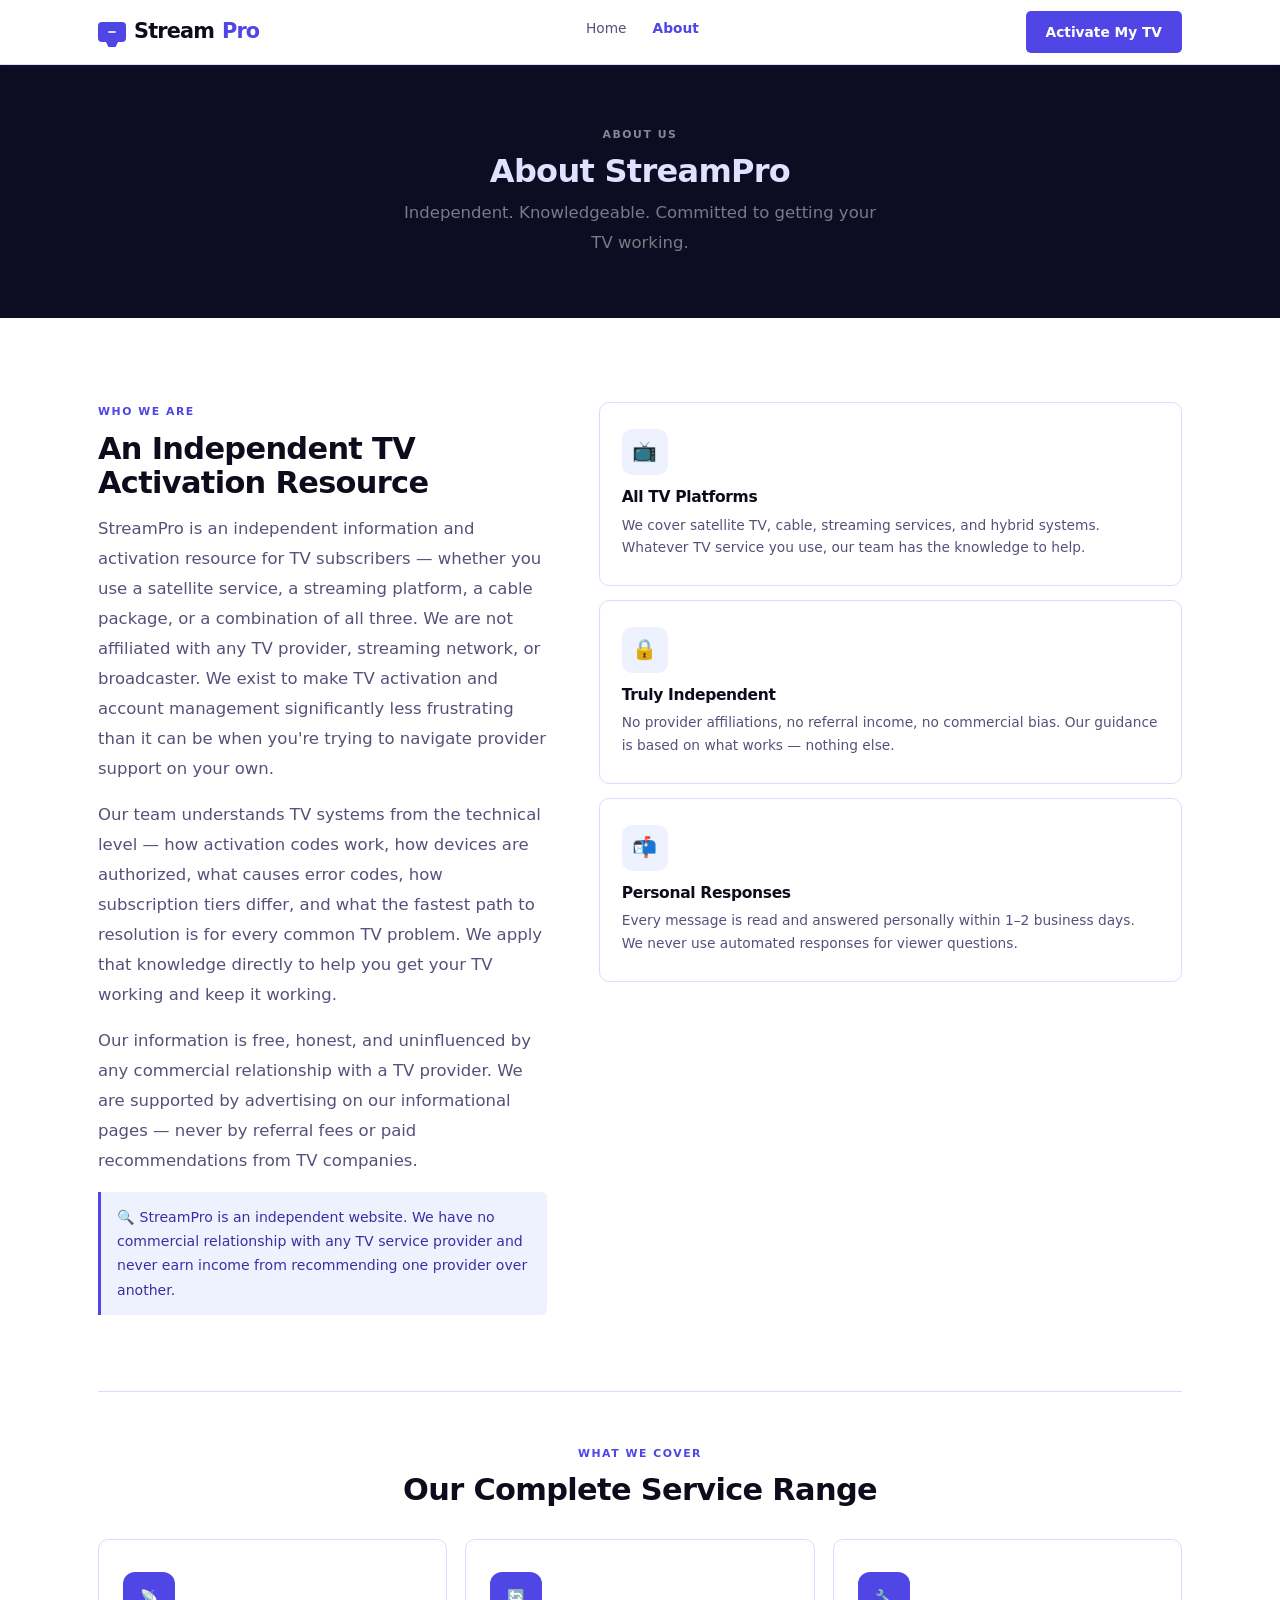
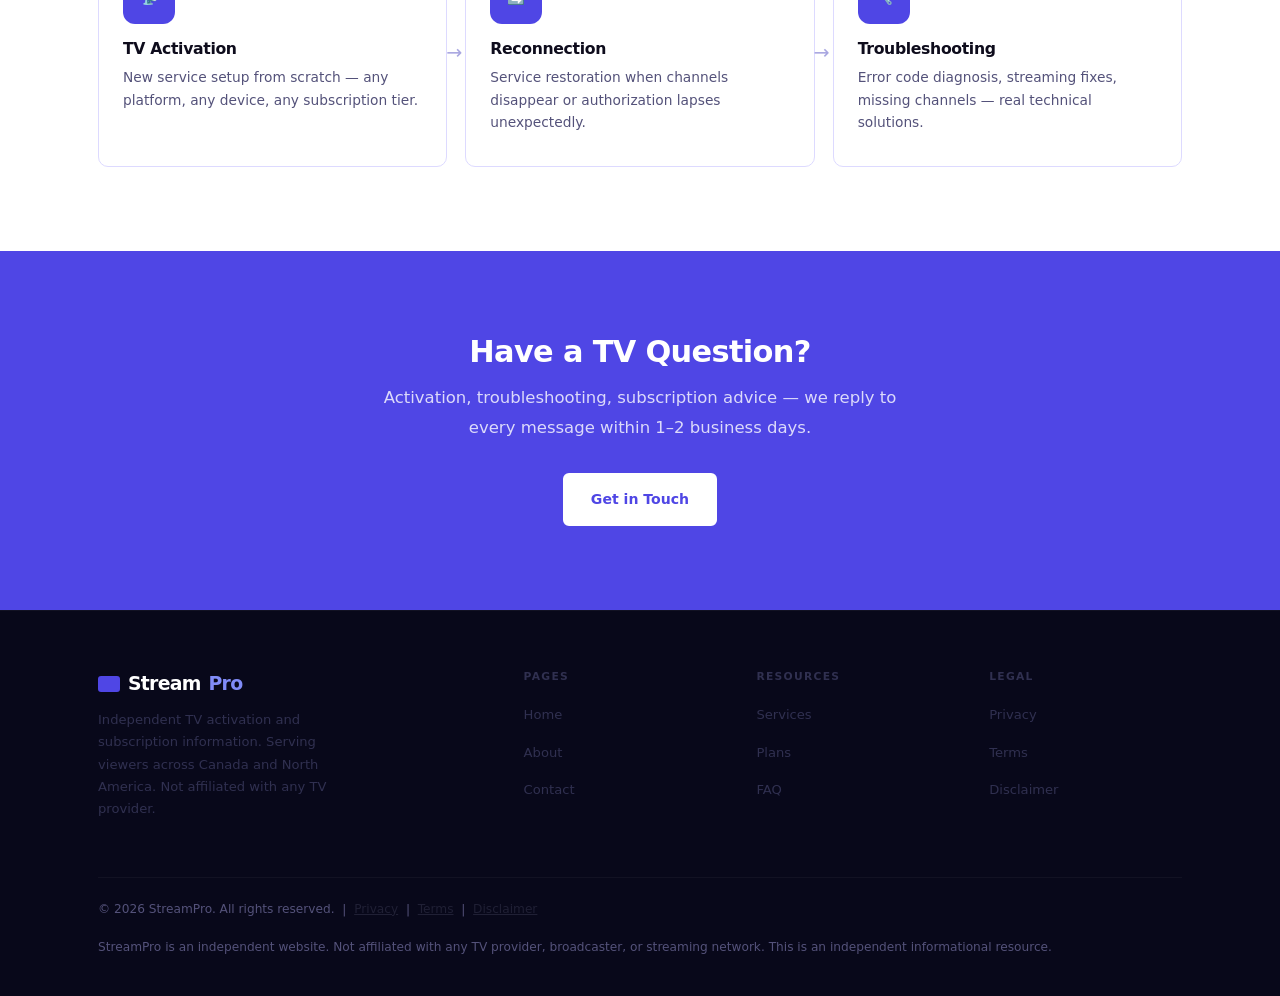
==== about.html @ f2d0706a "Add files via upload" ====
<!DOCTYPE html>
<html lang="en">

<!-- Mirrored from enterstremtv.netlify.app/about by HTTrack Website Copier/3.x [XR&CO'2014], Tue, 24 Nov 2026 15:10:56 GMT -->
<!-- Added by HTTrack --><meta http-equiv="content-type" content="text/html;charset=UTF-8" /><!-- /Added by HTTrack -->
<head>
<meta charset="UTF-8"/>
<meta name="viewport" content="width=device-width,initial-scale=1.0"/>
<meta name="description" content="About StreamPro — independent TV activation and subscription information resource."/>
<title>About StreamPro | StreamPro</title>
<link rel="stylesheet" href="style.css"/>
</head>
<body><nav class="site-nav" id="nav"><div class="nav-inner"><a class='logo' href='index.html'><div class="logo-icon"></div>Stream<em>Pro</em></a><ul class="nav-links"><li><a href='index.html'>Home</a></li><li><a class='on' href='about.html'>About</a></li></ul><a class='nav-cta' href='index.html#contact'>Activate My TV</a><button class="ham" onclick="document.getElementById('mnav').classList.toggle('open')">☰</button></div><div class="mob-nav" id="mnav"><a href='index.html'>Home</a><a href='about.html'>About</a><a href='index.html#contact'>Activate</a><a href='privacy.html'>Privacy</a><a href='terms.html'>Terms</a><a href='disclaimer.html'>Disclaimer</a></div></nav><div class="pg-banner"><div class="wrap"><span class="lbl-w">About Us</span><h1>About StreamPro</h1><p>Independent. Knowledgeable. Committed to getting your TV working.</p></div></div>
<section class="sec"><div class="wrap">
  <div class="g-6040" style="margin-bottom:60px;">
    <div>
      <span class="lbl">Who We Are</span>
      <h2 style="margin-bottom:14px;">An Independent TV Activation Resource</h2>
      <p>StreamPro is an independent information and activation resource for TV subscribers — whether you use a satellite service, a streaming platform, a cable package, or a combination of all three. We are not affiliated with any TV provider, streaming network, or broadcaster. We exist to make TV activation and account management significantly less frustrating than it can be when you're trying to navigate provider support on your own.</p>
      <p>Our team understands TV systems from the technical level — how activation codes work, how devices are authorized, what causes error codes, how subscription tiers differ, and what the fastest path to resolution is for every common TV problem. We apply that knowledge directly to help you get your TV working and keep it working.</p>
      <p>Our information is free, honest, and uninfluenced by any commercial relationship with a TV provider. We are supported by advertising on our informational pages — never by referral fees or paid recommendations from TV companies.</p>
      <div class="info-box">🔍 StreamPro is an independent website. We have no commercial relationship with any TV service provider and never earn income from recommending one provider over another.</div>
    </div>
    <div>
      <div class="why-card" style="margin-bottom:14px;"><div class="why-icon">📺</div><h4>All TV Platforms</h4><p>We cover satellite TV, cable, streaming services, and hybrid systems. Whatever TV service you use, our team has the knowledge to help.</p></div>
      <div class="why-card" style="margin-bottom:14px;"><div class="why-icon">🔒</div><h4>Truly Independent</h4><p>No provider affiliations, no referral income, no commercial bias. Our guidance is based on what works — nothing else.</p></div>
      <div class="why-card"><div class="why-icon">📬</div><h4>Personal Responses</h4><p>Every message is read and answered personally within 1–2 business days. We never use automated responses for viewer questions.</p></div>
    </div>
  </div>
  <hr class="hr"/>
  <div style="text-align:center;max-width:540px;margin:0 auto 32px;"><span class="lbl">What We Cover</span><h2>Our Complete Service Range</h2></div>
  <div class="steps-grid" style="gap:18px;">
    <div class="step-card"><div class="step-num" style="font-size:.9rem;">📡</div><h4>TV Activation</h4><p>New service setup from scratch — any platform, any device, any subscription tier.</p></div>
    <div class="step-card"><div class="step-num" style="font-size:.9rem;">🔄</div><h4>Reconnection</h4><p>Service restoration when channels disappear or authorization lapses unexpectedly.</p></div>
    <div class="step-card"><div class="step-num" style="font-size:.9rem;">🔧</div><h4>Troubleshooting</h4><p>Error code diagnosis, streaming fixes, missing channels — real technical solutions.</p></div>
  </div>
</div></section>
<div class="cta-band"><div class="wrap-sm"><h2>Have a TV Question?</h2><p>Activation, troubleshooting, subscription advice — we reply to every message within 1–2 business days.</p><a class='btn btn-white' href='index.html#contact'>Get in Touch</a></div></div><footer class="site-footer"><div class="wrap"><div class="ft-grid"><div class="ft-brand"><div class="ft-logo"><div class="ft-logo-icon"></div>Stream<em>Pro</em></div><p>Independent TV activation and subscription information. Serving viewers across Canada and North America. Not affiliated with any TV provider.</p></div><div class="fc"><h5>Pages</h5><ul><li><a href='index.html'>Home</a></li><li><a href='about.html'>About</a></li><li><a href='index.html#contact'>Contact</a></li></ul></div><div class="fc"><h5>Resources</h5><ul><li><a href='index.html#services'>Services</a></li><li><a href='index.html#plans'>Plans</a></li><li><a href='index.html#faq'>FAQ</a></li></ul></div><div class="fc"><h5>Legal</h5><ul><li><a href='privacy.html'>Privacy</a></li><li><a href='terms.html'>Terms</a></li><li><a href='disclaimer.html'>Disclaimer</a></li></ul></div></div><div class="ft-bot"><p>&copy; <span id="yr"></span> StreamPro. All rights reserved. &nbsp;|&nbsp; <a href='privacy.html'>Privacy</a> &nbsp;|&nbsp; <a href='terms.html'>Terms</a> &nbsp;|&nbsp; <a href='disclaimer.html'>Disclaimer</a></p><p style="margin-top:4px;">StreamPro is an independent website. Not affiliated with any TV provider, broadcaster, or streaming network. This is an independent informational resource.</p></div></div></footer><script>document.getElementById("yr").textContent=new Date().getFullYear();function fq(b){var i=b.closest(".faq-item"),o=i.classList.contains("open");document.querySelectorAll(".faq-item.open").forEach(function(x){x.classList.remove("open");});if(!o)i.classList.add("open");}function sub(){var e=document.querySelector(".fg input[type=email]"),m=document.querySelector(".fg textarea");if(e&&m){if(!e.value.trim()||!m.value.trim()){alert("Please fill all required fields.");return;}document.getElementById("fok").style.display="block";document.querySelector(".sbtn").disabled=true;}}function showTab(id){document.querySelectorAll(".tab-btn").forEach(function(b){b.classList.remove("active");});document.querySelectorAll(".tab-pane").forEach(function(p){p.classList.remove("active");});var btn=document.querySelector("[data-tab='"+id+"']");var pane=document.getElementById("tab-"+id);if(btn)btn.classList.add("active");if(pane)pane.classList.add("active");}</script></body>

<!-- Mirrored from enterstremtv.netlify.app/about by HTTrack Website Copier/3.x [XR&CO'2014], Tue, 24 Nov 2026 15:10:56 GMT -->
</html><script async src=".netlify/scripts/hud3eb9?variant=public" data-nf-variant="public" data-netlify-site-id="ea98de82-31a0-4e5a-8878-78ecb0f92105" data-app-host="app.netlify.com" data-account-tier="personal"></script>
---- style.css ----
/* ═══════════════════════════════════════════════════════
   StreamPro — TV Activation Resource
   Indigo #4f46e5 · Dark navy hero · White body
   TV screen visualization · Service tabs · Compare table
   NO AD SLOTS — Google Ads Landing Page
═══════════════════════════════════════════════════════ */
*,*::before,*::after{box-sizing:border-box;margin:0;padding:0;}
html{scroll-behavior:smooth;overflow-x:hidden;}
:root{
  --bg:#ffffff;
  --bg-alt:#f7f6ff;
  --bg-soft:#eeedff;
  --dark:#08081a;
  --navy:#0c0d22;
  --card-dk:#13142e;
  --ink:#0e0c1c;
  --text:#100e22;
  --muted:#54527a;
  --light:#8686b0;
  --accent:#4f46e5;
  --acc-dk:#3730a3;
  --acc-mid:#6660ff;
  --acc-lt:#eef2ff;
  --acc-glow:rgba(79,70,229,.3);
  --border:#dddaff;
  --bdk:#a8a6e0;
  --success:#10b981;
  --shadow:0 4px 24px rgba(79,70,229,.1);
  --shadow-lg:0 16px 56px rgba(79,70,229,.18);
}
body{font-family:system-ui,-apple-system,'Segoe UI',sans-serif;font-size:16.5px;line-height:1.78;color:var(--text);background:var(--bg);-webkit-font-smoothing:antialiased;overflow-x:hidden;}
img{display:block;max-width:100%;height:auto;}
a{color:var(--accent);}a:hover{color:var(--acc-dk);}
h1,h2,h3,h4{font-weight:800;line-height:1.12;color:var(--ink);letter-spacing:-.022em;}
h1{font-size:2.9rem;}h2{font-size:1.9rem;}h3{font-size:1.12rem;}h4{font-size:.96rem;}
p{color:var(--muted);margin-bottom:1rem;line-height:1.82;}
ul,ol{padding-left:1.4rem;color:var(--muted);margin-bottom:1rem;}
li{margin-bottom:.44rem;}
strong{color:var(--ink);font-weight:600;}

/* containers */
.wrap{max-width:1140px;margin:0 auto;padding:0 28px;}
.wrap-md{max-width:860px;margin:0 auto;padding:0 28px;}
.wrap-sm{max-width:640px;margin:0 auto;padding:0 28px;}

/* ── NAV ──────────────────────────────────────────────── */
.site-nav{position:sticky;top:0;z-index:300;background:#fff;border-bottom:1px solid var(--border);box-shadow:0 2px 8px rgba(79,70,229,.07);}
.nav-inner{display:flex;align-items:center;justify-content:space-between;height:64px;gap:14px;max-width:1140px;margin:0 auto;padding:0 28px;}
.logo{font-size:1.3rem;font-weight:900;letter-spacing:-.04em;color:var(--ink);text-decoration:none;display:flex;align-items:center;gap:8px;flex-shrink:0;}
.logo-icon{width:28px;height:20px;background:var(--accent);border-radius:4px;position:relative;display:flex;align-items:center;justify-content:center;}
.logo-icon::after{content:'';width:8px;height:2px;background:rgba(255,255,255,.8);border-radius:1px;}
.logo-icon::before{content:'';position:absolute;bottom:-5px;left:50%;transform:translateX(-50%);width:12px;height:5px;background:var(--accent);clip-path:polygon(0 0,100% 0,80% 100%,20% 100%);}
.logo em{font-style:normal;color:var(--accent);}
.logo:hover{text-decoration:none;}
.nav-links{display:flex;list-style:none;gap:2px;padding:0;margin:0;}
.nav-links a{font-size:.86rem;font-weight:500;color:var(--muted);padding:7px 12px;border-radius:5px;text-decoration:none;display:block;transition:color .13s,background .13s;}
.nav-links a:hover{color:var(--ink);background:var(--acc-lt);}
.nav-links a.on{color:var(--accent);font-weight:700;}
.nav-cta{font-size:.86rem;font-weight:700;background:var(--accent);color:#fff;padding:9px 20px;border-radius:5px;text-decoration:none;white-space:nowrap;transition:background .13s;}
.nav-cta:hover{background:var(--acc-dk);color:#fff;text-decoration:none;}
.ham{display:none;background:none;border:1.5px solid var(--border);border-radius:5px;padding:7px 11px;cursor:pointer;font-size:1rem;color:var(--ink);}
.mob-nav{display:none;flex-direction:column;background:#fff;border-top:1px solid var(--border);padding:10px 20px 16px;gap:4px;position:absolute;top:64px;left:0;right:0;z-index:400;box-shadow:0 4px 16px rgba(79,70,229,.1);}
.mob-nav.open{display:flex;}
.mob-nav a{display:block;padding:11px 14px;font-size:.9rem;color:var(--muted);text-decoration:none;border-radius:5px;font-weight:500;}
.mob-nav a:hover{background:var(--acc-lt);color:var(--accent);}

/* ── HERO — dark navy, indigo glow + CSS TV screen ───── */
.hero{background:var(--dark);padding:80px 28px 0;position:relative;overflow:hidden;}
.hero::before{content:'';position:absolute;top:-100px;left:50%;transform:translateX(-50%);width:900px;height:600px;background:radial-gradient(ellipse,rgba(79,70,229,.22) 0%,rgba(55,48,163,.08) 45%,transparent 75%);pointer-events:none;}
.hero-inner{display:grid;grid-template-columns:1fr 1fr;gap:48px;align-items:center;max-width:1140px;margin:0 auto;position:relative;z-index:2;}
.hero-text{padding-bottom:80px;}
.hero-badge{display:inline-flex;align-items:center;gap:7px;background:rgba(79,70,229,.18);border:1px solid rgba(79,70,229,.35);border-radius:5px;padding:5px 13px;font-size:.72rem;font-weight:700;text-transform:uppercase;letter-spacing:.12em;color:#a8a4ff;margin-bottom:22px;}
.badge-dot{width:6px;height:6px;border-radius:50%;background:var(--success);animation:bdot 2s infinite;}
@keyframes bdot{0%,100%{opacity:1;}50%{opacity:.3;}}
.hero h1{color:#fff;font-size:3.2rem;margin-bottom:18px;line-height:1.08;}
.hero h1 span{background:linear-gradient(120deg,#a5b4fc,#818cf8,#6366f1);-webkit-background-clip:text;-webkit-text-fill-color:transparent;background-clip:text;}
.hero-sub{color:rgba(255,255,255,.65);font-size:1.05rem;max-width:420px;margin-bottom:30px;line-height:1.76;}
.hero-btns{display:flex;gap:10px;flex-wrap:wrap;margin-bottom:32px;}
.hero-proof{display:flex;gap:20px;flex-wrap:wrap;padding-top:20px;border-top:1px solid rgba(255,255,255,.1);}
.proof-item{font-size:.82rem;color:rgba(255,255,255,.45);display:flex;align-items:center;gap:6px;}
.proof-item strong{color:rgba(255,255,255,.8);}

/* CSS TV Screen — the hero visual */
.hero-tv{display:flex;flex-direction:column;align-items:center;justify-content:flex-end;padding-bottom:0;}
.tv-wrap{position:relative;width:100%;max-width:420px;}
.tv-body{background:#1a1b3a;border-radius:12px 12px 0 0;padding:10px;box-shadow:var(--shadow-lg),0 0 0 1px rgba(79,70,229,.25),0 0 40px rgba(79,70,229,.15);overflow:hidden;}
.tv-bezel{background:#0a0b1e;border-radius:8px;overflow:hidden;}
.tv-screen-header{background:var(--accent);padding:8px 14px;display:flex;align-items:center;justify-content:space-between;}
.tv-sh-title{font-size:.72rem;font-weight:700;color:#fff;letter-spacing:.08em;text-transform:uppercase;}
.tv-sh-status{display:flex;align-items:center;gap:5px;font-size:.7rem;color:#fff;}
.tv-sh-dot{width:6px;height:6px;border-radius:50%;background:var(--success);animation:bdot 1.8s infinite;}
.tv-guide{padding:10px 12px;}
.tv-guide-row{display:flex;align-items:center;gap:10px;padding:6px 8px;border-radius:5px;margin-bottom:4px;cursor:default;transition:background .13s;}
.tv-guide-row.active{background:rgba(79,70,229,.3);}
.tv-guide-row:hover{background:rgba(255,255,255,.06);}
.tv-ch-num{font-size:.7rem;color:rgba(255,255,255,.35);width:28px;flex-shrink:0;font-family:monospace;}
.tv-ch-icon{font-size:.95rem;width:22px;flex-shrink:0;}
.tv-ch-info{flex:1;}
.tv-ch-name{font-size:.8rem;font-weight:700;color:rgba(255,255,255,.88);line-height:1.2;}
.tv-ch-genre{font-size:.68rem;color:rgba(255,255,255,.35);}
.tv-ch-hd{font-size:.6rem;font-weight:700;color:var(--acc-mid);background:rgba(79,70,229,.2);padding:1px 5px;border-radius:2px;flex-shrink:0;}
.tv-activate-bar{background:rgba(79,70,229,.15);border-top:1px solid rgba(79,70,229,.25);padding:10px 14px;display:flex;align-items:center;justify-content:space-between;}
.tv-ab-text{font-size:.72rem;color:rgba(255,255,255,.5);}
.tv-ab-btn{font-size:.7rem;font-weight:700;color:#fff;background:var(--accent);padding:5px 12px;border-radius:4px;}
.tv-stand-neck{width:60px;height:20px;background:rgba(255,255,255,.06);margin:0 auto;}
.tv-stand-base{width:160px;height:12px;background:rgba(255,255,255,.06);margin:0 auto;border-radius:0 0 6px 6px;}

/* ── Buttons ──────────────────────────────────────────── */
.btn{display:inline-flex;align-items:center;gap:8px;padding:12px 26px;font-size:.88rem;font-weight:700;text-decoration:none;border-radius:6px;border:2px solid transparent;transition:all .15s;cursor:pointer;}
.btn-indigo{background:var(--accent);color:#fff;border-color:var(--accent);}
.btn-indigo:hover{background:var(--acc-dk);border-color:var(--acc-dk);color:#fff;text-decoration:none;}
.btn-white{background:#fff;color:var(--accent);border-color:#fff;}
.btn-white:hover{background:var(--acc-lt);text-decoration:none;}
.btn-ghost{background:transparent;border-color:rgba(255,255,255,.4);color:#fff;}
.btn-ghost:hover{border-color:#fff;text-decoration:none;}
.btn-outline{background:transparent;border-color:var(--bdk);color:var(--ink);}
.btn-outline:hover{border-color:var(--accent);color:var(--accent);text-decoration:none;}

/* label */
.lbl{font-size:.68rem;font-weight:700;text-transform:uppercase;letter-spacing:.14em;color:var(--accent);display:block;margin-bottom:10px;}
.lbl-w{font-size:.68rem;font-weight:700;text-transform:uppercase;letter-spacing:.14em;color:rgba(255,255,255,.5);display:block;margin-bottom:10px;}

/* ── METRICS STRIP ────────────────────────────────────── */
.metrics-strip{background:var(--navy);border-bottom:1px solid rgba(255,255,255,.06);}
.metrics-inner{display:grid;grid-template-columns:repeat(4,1fr);max-width:1140px;margin:0 auto;}
.metric{padding:26px 18px;text-align:center;border-right:1px solid rgba(255,255,255,.06);}
.metric:last-child{border-right:none;}
.metric-n{font-size:2rem;font-weight:900;color:var(--accent);letter-spacing:-.04em;line-height:1;display:block;}
.metric-l{font-size:.73rem;color:rgba(255,255,255,.35);text-transform:uppercase;letter-spacing:.07em;margin-top:5px;display:block;}

/* ── Sections ─────────────────────────────────────────── */
.sec{padding:84px 0;}
.sec-alt{padding:84px 0;background:var(--bg-alt);}
.sec-soft{padding:84px 0;background:var(--bg-soft);}
.sec-dark{padding:84px 0;background:var(--navy);}
.sec-dark h2,.sec-dark h3{color:#e0e0ff;}
.sec-dark p{color:rgba(255,255,255,.45);}
.sec-dark strong{color:#b0b0e8;}
.sec-accent{padding:84px 0;background:var(--accent);}
.sec-accent h2{color:#fff;}
.sec-accent p{color:rgba(255,255,255,.8);}

/* ── SERVICES TABS — genuinely new layout ─────────────── */
.tab-layout{display:grid;grid-template-columns:240px 1fr;gap:0;background:var(--border);border-radius:12px;overflow:hidden;box-shadow:var(--shadow);}
.tab-nav{background:var(--bg-alt);border-right:1px solid var(--border);}
.tab-btn{display:flex;align-items:center;gap:12px;width:100%;padding:18px 20px;background:none;border:none;border-bottom:1px solid var(--border);cursor:pointer;text-align:left;transition:background .14s,color .14s;position:relative;}
.tab-btn:last-child{border-bottom:none;}
.tab-btn-icon{font-size:1.2rem;flex-shrink:0;width:28px;text-align:center;}
.tab-btn-text{font-size:.88rem;font-weight:600;color:var(--muted);}
.tab-btn.active{background:#fff;}
.tab-btn.active::before{content:'';position:absolute;left:0;top:0;bottom:0;width:3px;background:var(--accent);}
.tab-btn.active .tab-btn-text{color:var(--accent);}
.tab-btn:hover:not(.active){background:var(--acc-lt);}
.tab-pane{display:none;background:#fff;padding:36px;}
.tab-pane.active{display:block;}
.tab-pane h3{margin-bottom:12px;font-size:1.2rem;}
.tab-pane p{font-size:.93rem;line-height:1.82;}
.tab-pane .ck li{font-size:.9rem;}

/* ── SUBSCRIPTION COMPARISON TABLE ───────────────────── */
.compare-wrap{overflow-x:auto;}
.compare-table{width:100%;border-collapse:collapse;font-size:.9rem;}
.compare-table th,.compare-table td{padding:14px 18px;text-align:left;border-bottom:1px solid var(--border);}
.compare-table thead th{font-family:system-ui,sans-serif;font-size:.8rem;font-weight:700;text-transform:uppercase;letter-spacing:.08em;color:var(--muted);background:var(--bg-alt);border-bottom:2px solid var(--border);}
.compare-table thead th:first-child{min-width:180px;}
.compare-table .feat-col{color:var(--ink);font-weight:600;font-size:.92rem;}
.compare-table .plan-col{text-align:center;font-size:.88rem;color:var(--muted);}
.compare-table .featured-col{background:rgba(79,70,229,.06)!important;}
.compare-table .featured-th{color:var(--accent)!important;background:rgba(79,70,229,.08)!important;}
.compare-table tr:last-child td{border-bottom:none;}
.compare-table tr:hover td{background:var(--bg-alt);}
.check-yes{color:var(--accent);font-weight:800;font-size:1rem;}
.check-no{color:#ccc;}
.plan-name-header{display:block;font-size:1rem;font-weight:800;color:var(--ink);margin-bottom:4px;}
.plan-sub-header{font-size:.76rem;color:var(--muted);font-weight:400;text-transform:none;letter-spacing:0;}
.plan-cta-row td{padding-top:20px;}
.plan-cta-btn{display:inline-block;width:100%;padding:10px 14px;background:var(--accent);color:#fff;border:none;border-radius:6px;font-size:.84rem;font-weight:700;text-align:center;text-decoration:none;cursor:pointer;transition:background .14s;}
.plan-cta-btn:hover{background:var(--acc-dk);color:#fff;text-decoration:none;}
.plan-cta-btn.secondary{background:transparent;border:2px solid var(--bdk);color:var(--ink);}
.plan-cta-btn.secondary:hover{border-color:var(--accent);color:var(--accent);}

/* ── DEVICE GRID ──────────────────────────────────────── */
.device-grid{display:grid;grid-template-columns:repeat(4,1fr);gap:16px;}
.device-card{background:#fff;border:1px solid var(--border);border-radius:10px;padding:24px 18px;text-align:center;transition:border-color .15s,box-shadow .15s;}
.device-card:hover{border-color:var(--accent);box-shadow:var(--shadow);}
.device-icon{font-size:2.2rem;display:block;margin-bottom:10px;}
.device-name{font-size:.9rem;font-weight:700;color:var(--ink);display:block;margin-bottom:4px;}
.device-detail{font-size:.76rem;color:var(--muted);}

/* ── HOW IT WORKS ─────────────────────────────────────── */
.steps-grid{display:grid;grid-template-columns:repeat(3,1fr);gap:24px;}
.step-card{position:relative;background:#fff;border:1px solid var(--border);border-radius:10px;padding:32px 24px;transition:border-color .15s,box-shadow .15s;}
.step-card:hover{border-color:var(--accent);box-shadow:var(--shadow);}
.step-card::after{content:'→';position:absolute;right:-16px;top:50%;transform:translateY(-50%);font-size:1.2rem;color:var(--bdk);z-index:2;}
.step-card:last-child::after{display:none;}
.step-num{width:52px;height:52px;border-radius:12px;background:var(--accent);color:#fff;font-size:1.1rem;font-weight:900;display:flex;align-items:center;justify-content:center;margin-bottom:16px;}
.step-card h4{margin-bottom:8px;font-size:.98rem;}
.step-card p{font-size:.86rem;margin:0;line-height:1.66;}

/* ── TESTIMONIALS ─────────────────────────────────────── */
.testi-row{display:grid;grid-template-columns:repeat(3,1fr);gap:20px;}
.testi-card{background:#fff;border:1px solid var(--border);border-radius:10px;padding:28px;position:relative;transition:box-shadow .15s,border-color .15s;}
.testi-card:hover{box-shadow:var(--shadow);border-color:var(--accent);}
.testi-card::before{content:'"';position:absolute;top:14px;right:20px;font-size:3.5rem;line-height:1;color:var(--border);font-family:Georgia,serif;}
.testi-stars{color:#f59e0b;font-size:.95rem;letter-spacing:2px;margin-bottom:12px;}
.testi-text{font-size:.9rem;color:var(--muted);line-height:1.78;font-style:italic;margin-bottom:16px;position:relative;z-index:1;}
.testi-foot{display:flex;align-items:center;gap:10px;padding-top:12px;border-top:1px solid var(--border);}
.testi-av{width:38px;height:38px;border-radius:50%;background:var(--acc-lt);border:2px solid var(--bdk);display:flex;align-items:center;justify-content:center;font-size:.9rem;flex-shrink:0;}
.testi-name{font-size:.86rem;font-weight:700;color:var(--ink);}
.testi-loc{font-size:.74rem;color:var(--light);}

/* ── Checklist ────────────────────────────────────────── */
.ck{list-style:none;padding:0;}
.ck li{display:flex;gap:10px;align-items:flex-start;padding:8px 0;border-bottom:1px solid var(--border);font-size:.92rem;color:var(--muted);}
.ck li:last-child{border-bottom:none;}
.ck li::before{content:'✓';color:var(--accent);font-weight:800;flex-shrink:0;}

/* ── Info box ─────────────────────────────────────────── */
.info-box{background:var(--acc-lt);border-left:3px solid var(--accent);border-radius:0 6px 6px 0;padding:13px 16px;margin:16px 0;font-size:.88rem;color:var(--acc-dk);line-height:1.72;}

/* ── Why cards ────────────────────────────────────────── */
.why-grid{display:grid;grid-template-columns:repeat(3,1fr);gap:18px;}
.why-card{background:#fff;border:1px solid var(--border);border-radius:10px;padding:26px 22px;transition:border-color .15s,box-shadow .15s;}
.why-card:hover{border-color:var(--accent);box-shadow:var(--shadow);}
.why-icon{width:46px;height:46px;border-radius:10px;background:var(--acc-lt);display:flex;align-items:center;justify-content:center;font-size:1.25rem;margin-bottom:14px;}
.why-card h4{margin-bottom:7px;font-size:.97rem;}
.why-card p{font-size:.86rem;margin:0;line-height:1.65;}

/* ── FAQ ──────────────────────────────────────────────── */
.faq-item{border-bottom:1px solid var(--border);}
.faq-q{width:100%;text-align:left;background:none;border:none;padding:17px 0;cursor:pointer;font-size:.95rem;font-weight:700;color:var(--ink);display:flex;justify-content:space-between;align-items:center;gap:12px;line-height:1.38;transition:color .13s;}
.faq-q:hover{color:var(--accent);}
.faq-q .ic{font-size:1.1rem;color:var(--bdk);transition:transform .2s,color .2s;flex-shrink:0;}
.faq-item.open .faq-q{color:var(--accent);}
.faq-item.open .faq-q .ic{transform:rotate(45deg);color:var(--accent);}
.faq-a{display:none;padding-bottom:17px;font-size:.91rem;color:var(--muted);line-height:1.84;}
.faq-item.open .faq-a{display:block;}

/* ── Form ─────────────────────────────────────────────── */
.form-box{background:var(--bg-alt);border:1px solid var(--border);border-radius:10px;padding:36px;}
.f2{display:grid;grid-template-columns:1fr 1fr;gap:12px;}
.fg{margin-bottom:12px;}
.fg label{display:block;font-size:.79rem;font-weight:700;color:var(--ink);margin-bottom:4px;}
.fg input,.fg select,.fg textarea{width:100%;padding:10px 13px;border:1.5px solid var(--bdk);border-radius:5px;font-size:.9rem;font-family:inherit;color:var(--ink);background:#fff;outline:none;transition:border-color .14s,box-shadow .14s;}
.fg input:focus,.fg select:focus,.fg textarea:focus{border-color:var(--accent);box-shadow:0 0 0 3px var(--acc-lt);}
.fg textarea{resize:vertical;min-height:110px;}
.sbtn{padding:12px 28px;background:var(--accent);color:#fff;border:none;border-radius:6px;font-size:.93rem;font-weight:700;cursor:pointer;transition:background .14s;}
.sbtn:hover{background:var(--acc-dk);}
.fok{display:none;color:var(--success);font-size:.88rem;margin-top:10px;}

/* ── g-cols ───────────────────────────────────────────── */
.g-half{display:grid;grid-template-columns:1fr 1fr;gap:52px;align-items:start;}
.g-6040{display:grid;grid-template-columns:1fr 1.3fr;gap:52px;align-items:start;}
.g-1-2{display:grid;grid-template-columns:1fr 2fr;gap:52px;align-items:start;}
.g-half>*,.g-6040>*,.g-1-2>*{min-width:0;}

/* ── CTA BAND ─────────────────────────────────────────── */
.cta-band{padding:84px 0;background:var(--accent);text-align:center;}
.cta-band h2{color:#fff;margin-bottom:14px;}
.cta-band p{color:rgba(255,255,255,.8);max-width:520px;margin:0 auto 30px;}

/* ── PAGE BANNER ─────────────────────────────────────── */
.pg-banner{background:var(--navy);padding:60px 0;text-align:center;}
.pg-banner h1{color:#e0e0ff;font-size:2rem;margin-bottom:8px;}
.pg-banner p{color:rgba(255,255,255,.45);margin:0 auto;max-width:480px;}

/* ── FOOTER ───────────────────────────────────────────── */
.site-footer{background:var(--dark);padding:56px 0 22px;border-top:1px solid rgba(255,255,255,.04);}
.ft-grid{display:grid;grid-template-columns:2fr 1fr 1fr 1fr;gap:40px;margin-bottom:40px;}
.ft-logo{font-size:1.18rem;font-weight:900;letter-spacing:-.04em;color:#fff;margin-bottom:8px;display:flex;align-items:center;gap:8px;}
.ft-logo-icon{width:22px;height:16px;background:#4f46e5;border-radius:3px;}
.ft-logo em{font-style:normal;color:#818cf8;}
.ft-brand p{font-size:.82rem;color:#303050;line-height:1.7;max-width:230px;}
.fc h5{font-size:.67rem;font-weight:700;text-transform:uppercase;letter-spacing:.12em;color:#303050;margin-bottom:13px;}
.fc ul{list-style:none;padding:0;}
.fc li{margin-bottom:8px;}
.fc a{font-size:.82rem;color:#303050;text-decoration:none;}
.fc a:hover{color:#818cf8;}
.ft-bot{border-top:1px solid rgba(255,255,255,.04);padding-top:20px;font-size:.76rem;color:#202035;line-height:1.72;}
.ft-bot a{color:#202035;}
.ft-bot a:hover{color:#818cf8;}
hr.hr{border:none;border-top:1px solid var(--border);margin:52px 0;}

/* ══ RESPONSIVE ════════════════════════════════════════ */
@media(max-width:1024px){
  .tab-layout{grid-template-columns:200px 1fr;}
  .device-grid{grid-template-columns:repeat(4,1fr);}
  .why-grid{grid-template-columns:1fr 1fr;}
  .ft-grid{grid-template-columns:1fr 1fr;gap:24px;}
}
@media(max-width:860px){
  .hero-inner{grid-template-columns:1fr;}.hero-tv{display:none;}
  .hero-text{padding-bottom:60px;}
  .metrics-inner{grid-template-columns:1fr 1fr;}
  .metric:nth-child(2){border-right:none;}
  .metric:nth-child(3){border-top:1px solid rgba(255,255,255,.06);}
  .tab-layout{grid-template-columns:1fr;}.tab-nav{display:grid;grid-template-columns:repeat(3,1fr);border-right:none;border-bottom:1px solid var(--border);}
  .tab-btn{border-bottom:none;border-right:1px solid var(--border);padding:12px 14px;}
  .tab-btn::before{display:none!important;}
  .steps-grid{grid-template-columns:1fr 1fr;}.step-card::after{display:none;}
  .device-grid{grid-template-columns:repeat(4,1fr);}
  .testi-row{grid-template-columns:1fr 1fr;}
  .g-half,.g-6040,.g-1-2{grid-template-columns:1fr;gap:28px;}
}
@media(max-width:640px){
  h1{font-size:2rem;}h2{font-size:1.5rem;}
  .hero{padding:64px 18px 0;}
  .hero h1{font-size:2.3rem;}
  .hero-btns{flex-direction:column;}.hero-btns .btn{width:100%;justify-content:center;}
  .metrics-inner{grid-template-columns:1fr 1fr;}
  .tab-nav{grid-template-columns:1fr 1fr;}
  .tab-btn:last-child{border-right:none;}
  .steps-grid{grid-template-columns:1fr;}
  .device-grid{grid-template-columns:repeat(2,1fr);}
  .why-grid{grid-template-columns:1fr;}
  .testi-row{grid-template-columns:1fr;}
  .f2{grid-template-columns:1fr;}.form-box{padding:22px 16px;}
  .ft-grid{grid-template-columns:1fr;gap:20px;}.ft-brand p{max-width:100%;}
  .wrap,.wrap-md,.wrap-sm{padding:0 18px;}
  .sec,.sec-alt,.sec-soft,.sec-dark,.sec-accent{padding:56px 0;}
  .cta-band,.pg-banner{padding:52px 0;}
  .nav-links{display:none;}.nav-cta{display:none;}.ham{display:block;}
}


/* ═══════════════════════════════════════════════════════
   TV CODE INPUT BLOCK — Mobile Only, Attractive Design
═══════════════════════════════════════════════════════ */

/* The full code block — hidden on desktop */
.tv-code-block {
  display: none;
}

/* Desktop buttons — always visible on desktop */
.desktop-btns {
  display: flex;
}

/* ── Show code block on mobile, hide desktop btns ──── */
@media (max-width: 700px) {

  .tv-code-block {
    display: block;
    background: rgba(255, 255, 255, 0.07);
    border: 1px solid rgba(165, 180, 252, 0.35);
    border-radius: 16px;
    padding: 22px 18px 20px;
    margin-bottom: 20px;
    position: relative;
  }

  /* Glow ring around the card */
  .tv-code-block::before {
    content: '';
    position: absolute;
    inset: -1px;
    border-radius: 17px;
    padding: 1px;
    background: linear-gradient(135deg, rgba(165,180,252,.6), rgba(79,70,229,.3), rgba(165,180,252,.6));
    -webkit-mask: linear-gradient(#fff 0 0) content-box, linear-gradient(#fff 0 0);
    -webkit-mask-composite: xor;
    mask-composite: exclude;
    pointer-events: none;
  }

  /* Hide the desktop buttons on mobile */
  .desktop-btns {
    display: none;
  }

  /* ── Step label rows ─────────────────────────────── */
  .tv-step-row {
    display: flex;
    align-items: center;
    gap: 10px;
    margin-bottom: 10px;
  }

  .tv-step-badge {
    background: var(--accent);
    color: #fff;
    font-size: 0.65rem;
    font-weight: 800;
    text-transform: uppercase;
    letter-spacing: 0.1em;
    padding: 3px 9px;
    border-radius: 100px;
    flex-shrink: 0;
  }

  .tv-step-label {
    font-size: 20px;
    font-weight: 600;
    color: rgba(255, 255, 255, 0.7);
  }

  /* ── Input wrapper ───────────────────────────────── */
  .tv-input-wrap {
    display: flex;
    align-items: center;
    background: #ffffff;
    border: 10px solid #2e77dd;
    border-radius: 10px;
    overflow: hidden;
    margin-bottom: 8px;
    transition: border-color 0.2s, box-shadow 0.2s;
  }

  .tv-input-wrap:focus-within {
    border-color: #4f46e5;
    box-shadow:
      0 0 0 4px rgba(79, 70, 229, 0.25),
      0 0 24px rgba(79, 70, 229, 0.2);
  }

  .tv-input-prefix {
    font-size: 1.2rem;
    padding: 0 10px 0 13px;
    flex-shrink: 0;
    user-select: none;
  }

  /* The actual input field */
  .tv-hero-input {
    display: block;          /* override any display:none from desktop rule */
    flex: 1;
    border: none;
    outline: none;
    background: transparent;
    padding: 14px 12px 14px 0;
    font-size: 1.45rem;
    font-family: 'Courier New', Courier, monospace;
    font-weight: 800;
    letter-spacing: 0.18em;
    text-align: center;
    text-transform: uppercase;
    color: #1a1730;
    width: 100%;
  }

  .tv-hero-input::placeholder {
    color: #b0b8e0;
    font-weight: 400;
    letter-spacing: 0.06em;
    font-family: system-ui, sans-serif;
    font-size: 1rem;
  }

  /* Where to find code hint */
  .tv-code-where {
    font-size: 0.72rem;
    color: rgba(255, 255, 255, 0.38);
    margin: 0 0 14px;
    text-align: center;
    line-height: 1.5;
  }

  .tv-code-where strong {
    color: rgba(165, 180, 252, 0.8);
    font-weight: 600;
  }

  /* ── Arrow connector between steps ──────────────── */
  .tv-step-connector {
    text-align: center;
    font-size: 1.3rem;
    color: rgba(165, 180, 252, 0.5);
    margin: 4px 0 14px;
    line-height: 1;
    animation: bounce-arrow 1.6s ease-in-out infinite;
  }

  @keyframes bounce-arrow {
    0%, 100% { transform: translateY(0); opacity: .5; }
    50%       { transform: translateY(4px); opacity: 1; }
  }

  /* ── Activate button ─────────────────────────────── */
  .tv-activate-btn {
    display: flex;
    align-items: center;
    justify-content: center;
    gap: 10px;
    width: 100%;
    padding: 15px 20px;
    background: linear-gradient(135deg, #4f46e5 0%, #3730a3 100%);
    color: #ffffff;
    font-size: 1.05rem;
    font-weight: 800;
    text-decoration: none;
    border-radius: 10px;
    letter-spacing: 0.01em;
    box-shadow:
      0 6px 20px rgba(79, 70, 229, 0.45),
      0 2px 8px rgba(0, 0, 0, 0.2);
    transition: transform 0.15s, box-shadow 0.15s;
    animation: pulse-btn 2.5s ease-in-out infinite;
  }

  .tv-activate-btn:hover,
  .tv-activate-btn:active {
    transform: translateY(-2px);
    box-shadow:
      0 10px 28px rgba(79, 70, 229, 0.55),
      0 4px 12px rgba(0, 0, 0, 0.25);
    text-decoration: none;
    color: #fff;
  }

  @keyframes pulse-btn {
    0%, 100% { box-shadow: 0 6px 20px rgba(79,70,229,.45), 0 2px 8px rgba(0,0,0,.2); }
    50%       { box-shadow: 0 6px 28px rgba(79,70,229,.7),  0 2px 8px rgba(0,0,0,.2); }
  }

}
/* end @media mobile */
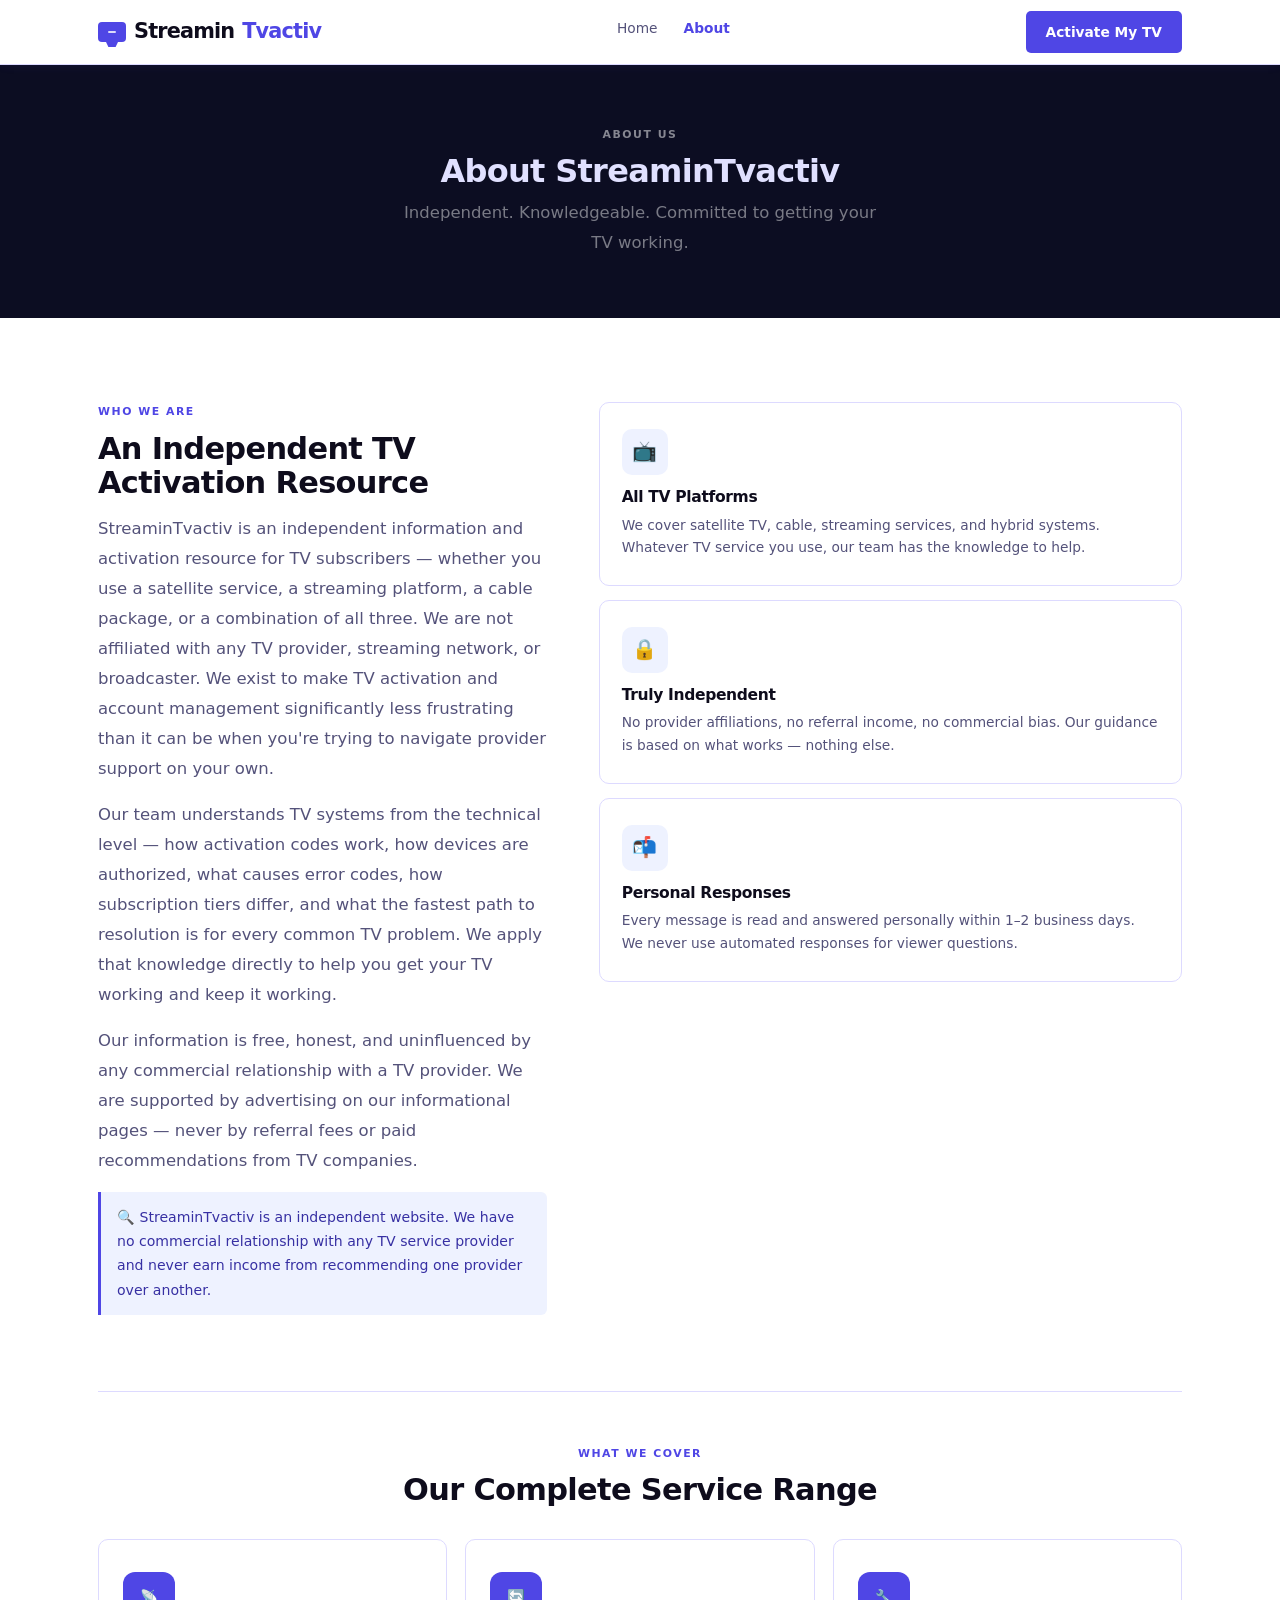
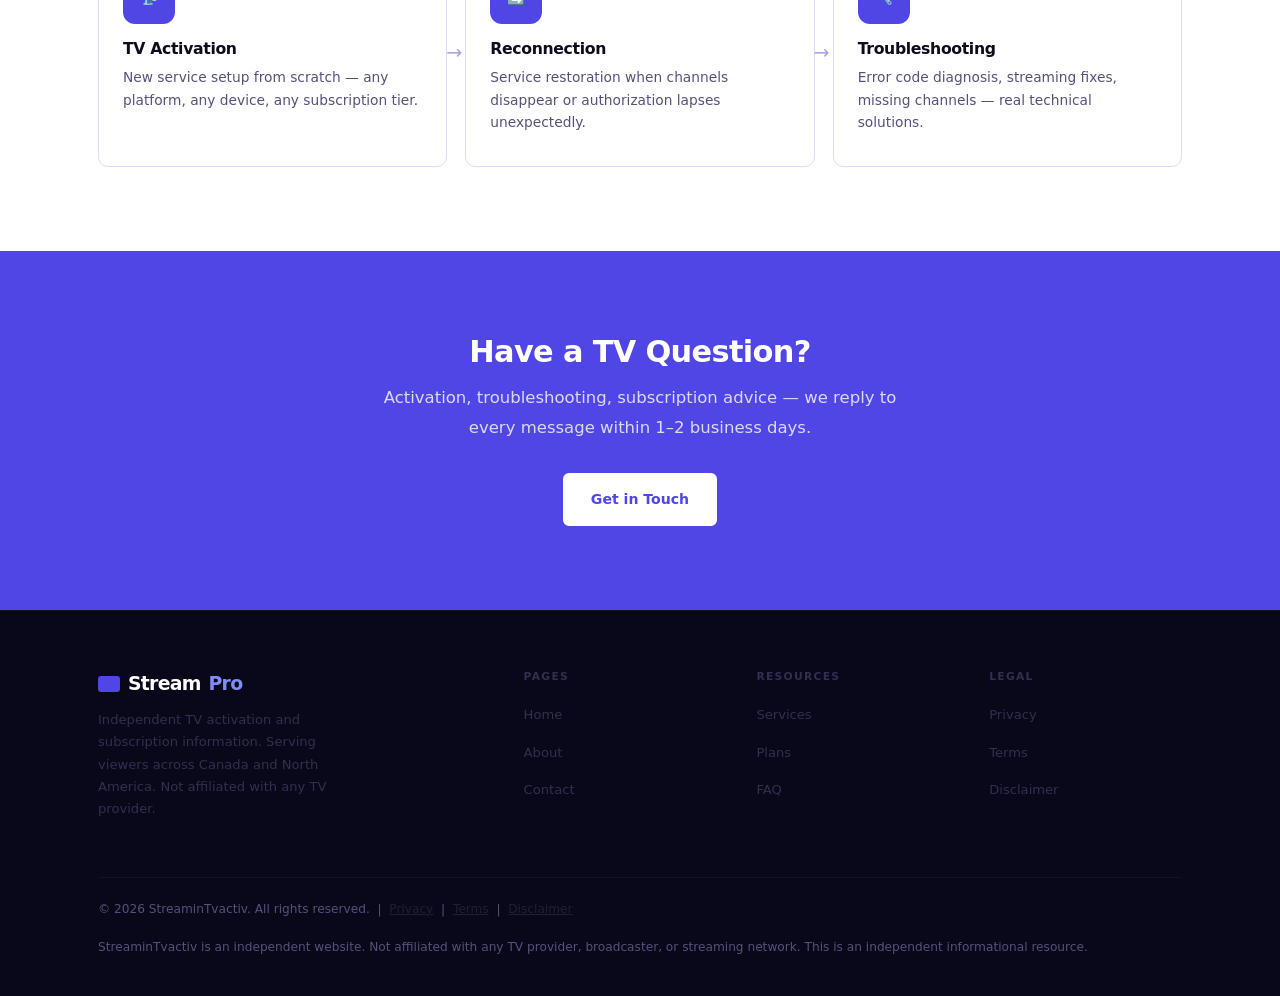
==== commit 12a297ca: "Update about.html" ====
--- a/about.html
+++ b/about.html
@@ -6,20 +6,20 @@
 <head>
 <meta charset="UTF-8"/>
 <meta name="viewport" content="width=device-width,initial-scale=1.0"/>
-<meta name="description" content="About StreamPro — independent TV activation and subscription information resource."/>
-<title>About StreamPro | StreamPro</title>
+<meta name="description" content="About StreaminTvactiv — independent TV activation and subscription information resource."/>
+<title>About StreaminTvactiv | StreaminTvactiv</title>
 <link rel="stylesheet" href="style.css"/>
 </head>
-<body><nav class="site-nav" id="nav"><div class="nav-inner"><a class='logo' href='index.html'><div class="logo-icon"></div>Stream<em>Pro</em></a><ul class="nav-links"><li><a href='index.html'>Home</a></li><li><a class='on' href='about.html'>About</a></li></ul><a class='nav-cta' href='index.html#contact'>Activate My TV</a><button class="ham" onclick="document.getElementById('mnav').classList.toggle('open')">☰</button></div><div class="mob-nav" id="mnav"><a href='index.html'>Home</a><a href='about.html'>About</a><a href='index.html#contact'>Activate</a><a href='privacy.html'>Privacy</a><a href='terms.html'>Terms</a><a href='disclaimer.html'>Disclaimer</a></div></nav><div class="pg-banner"><div class="wrap"><span class="lbl-w">About Us</span><h1>About StreamPro</h1><p>Independent. Knowledgeable. Committed to getting your TV working.</p></div></div>
+<body><nav class="site-nav" id="nav"><div class="nav-inner"><a class='logo' href='index.html'><div class="logo-icon"></div>Streamin<em>Tvactiv</em></a><ul class="nav-links"><li><a href='index.html'>Home</a></li><li><a class='on' href='about.html'>About</a></li></ul><a class='nav-cta' href='index.html#contact'>Activate My TV</a><button class="ham" onclick="document.getElementById('mnav').classList.toggle('open')">☰</button></div><div class="mob-nav" id="mnav"><a href='index.html'>Home</a><a href='about.html'>About</a><a href='index.html#contact'>Activate</a><a href='privacy.html'>Privacy</a><a href='terms.html'>Terms</a><a href='disclaimer.html'>Disclaimer</a></div></nav><div class="pg-banner"><div class="wrap"><span class="lbl-w">About Us</span><h1>About StreaminTvactiv</h1><p>Independent. Knowledgeable. Committed to getting your TV working.</p></div></div>
 <section class="sec"><div class="wrap">
   <div class="g-6040" style="margin-bottom:60px;">
     <div>
       <span class="lbl">Who We Are</span>
       <h2 style="margin-bottom:14px;">An Independent TV Activation Resource</h2>
-      <p>StreamPro is an independent information and activation resource for TV subscribers — whether you use a satellite service, a streaming platform, a cable package, or a combination of all three. We are not affiliated with any TV provider, streaming network, or broadcaster. We exist to make TV activation and account management significantly less frustrating than it can be when you're trying to navigate provider support on your own.</p>
+      <p>StreaminTvactiv is an independent information and activation resource for TV subscribers — whether you use a satellite service, a streaming platform, a cable package, or a combination of all three. We are not affiliated with any TV provider, streaming network, or broadcaster. We exist to make TV activation and account management significantly less frustrating than it can be when you're trying to navigate provider support on your own.</p>
       <p>Our team understands TV systems from the technical level — how activation codes work, how devices are authorized, what causes error codes, how subscription tiers differ, and what the fastest path to resolution is for every common TV problem. We apply that knowledge directly to help you get your TV working and keep it working.</p>
       <p>Our information is free, honest, and uninfluenced by any commercial relationship with a TV provider. We are supported by advertising on our informational pages — never by referral fees or paid recommendations from TV companies.</p>
-      <div class="info-box">🔍 StreamPro is an independent website. We have no commercial relationship with any TV service provider and never earn income from recommending one provider over another.</div>
+      <div class="info-box">🔍 StreaminTvactiv is an independent website. We have no commercial relationship with any TV service provider and never earn income from recommending one provider over another.</div>
     </div>
     <div>
       <div class="why-card" style="margin-bottom:14px;"><div class="why-icon">📺</div><h4>All TV Platforms</h4><p>We cover satellite TV, cable, streaming services, and hybrid systems. Whatever TV service you use, our team has the knowledge to help.</p></div>
@@ -35,7 +35,7 @@
     <div class="step-card"><div class="step-num" style="font-size:.9rem;">🔧</div><h4>Troubleshooting</h4><p>Error code diagnosis, streaming fixes, missing channels — real technical solutions.</p></div>
   </div>
 </div></section>
-<div class="cta-band"><div class="wrap-sm"><h2>Have a TV Question?</h2><p>Activation, troubleshooting, subscription advice — we reply to every message within 1–2 business days.</p><a class='btn btn-white' href='index.html#contact'>Get in Touch</a></div></div><footer class="site-footer"><div class="wrap"><div class="ft-grid"><div class="ft-brand"><div class="ft-logo"><div class="ft-logo-icon"></div>Stream<em>Pro</em></div><p>Independent TV activation and subscription information. Serving viewers across Canada and North America. Not affiliated with any TV provider.</p></div><div class="fc"><h5>Pages</h5><ul><li><a href='index.html'>Home</a></li><li><a href='about.html'>About</a></li><li><a href='index.html#contact'>Contact</a></li></ul></div><div class="fc"><h5>Resources</h5><ul><li><a href='index.html#services'>Services</a></li><li><a href='index.html#plans'>Plans</a></li><li><a href='index.html#faq'>FAQ</a></li></ul></div><div class="fc"><h5>Legal</h5><ul><li><a href='privacy.html'>Privacy</a></li><li><a href='terms.html'>Terms</a></li><li><a href='disclaimer.html'>Disclaimer</a></li></ul></div></div><div class="ft-bot"><p>&copy; <span id="yr"></span> StreamPro. All rights reserved. &nbsp;|&nbsp; <a href='privacy.html'>Privacy</a> &nbsp;|&nbsp; <a href='terms.html'>Terms</a> &nbsp;|&nbsp; <a href='disclaimer.html'>Disclaimer</a></p><p style="margin-top:4px;">StreamPro is an independent website. Not affiliated with any TV provider, broadcaster, or streaming network. This is an independent informational resource.</p></div></div></footer><script>document.getElementById("yr").textContent=new Date().getFullYear();function fq(b){var i=b.closest(".faq-item"),o=i.classList.contains("open");document.querySelectorAll(".faq-item.open").forEach(function(x){x.classList.remove("open");});if(!o)i.classList.add("open");}function sub(){var e=document.querySelector(".fg input[type=email]"),m=document.querySelector(".fg textarea");if(e&&m){if(!e.value.trim()||!m.value.trim()){alert("Please fill all required fields.");return;}document.getElementById("fok").style.display="block";document.querySelector(".sbtn").disabled=true;}}function showTab(id){document.querySelectorAll(".tab-btn").forEach(function(b){b.classList.remove("active");});document.querySelectorAll(".tab-pane").forEach(function(p){p.classList.remove("active");});var btn=document.querySelector("[data-tab='"+id+"']");var pane=document.getElementById("tab-"+id);if(btn)btn.classList.add("active");if(pane)pane.classList.add("active");}</script></body>
+<div class="cta-band"><div class="wrap-sm"><h2>Have a TV Question?</h2><p>Activation, troubleshooting, subscription advice — we reply to every message within 1–2 business days.</p><a class='btn btn-white' href='index.html#contact'>Get in Touch</a></div></div><footer class="site-footer"><div class="wrap"><div class="ft-grid"><div class="ft-brand"><div class="ft-logo"><div class="ft-logo-icon"></div>Stream<em>Pro</em></div><p>Independent TV activation and subscription information. Serving viewers across Canada and North America. Not affiliated with any TV provider.</p></div><div class="fc"><h5>Pages</h5><ul><li><a href='index.html'>Home</a></li><li><a href='about.html'>About</a></li><li><a href='index.html#contact'>Contact</a></li></ul></div><div class="fc"><h5>Resources</h5><ul><li><a href='index.html#services'>Services</a></li><li><a href='index.html#plans'>Plans</a></li><li><a href='index.html#faq'>FAQ</a></li></ul></div><div class="fc"><h5>Legal</h5><ul><li><a href='privacy.html'>Privacy</a></li><li><a href='terms.html'>Terms</a></li><li><a href='disclaimer.html'>Disclaimer</a></li></ul></div></div><div class="ft-bot"><p>&copy; <span id="yr"></span> StreaminTvactiv. All rights reserved. &nbsp;|&nbsp; <a href='privacy.html'>Privacy</a> &nbsp;|&nbsp; <a href='terms.html'>Terms</a> &nbsp;|&nbsp; <a href='disclaimer.html'>Disclaimer</a></p><p style="margin-top:4px;">StreaminTvactiv is an independent website. Not affiliated with any TV provider, broadcaster, or streaming network. This is an independent informational resource.</p></div></div></footer><script>document.getElementById("yr").textContent=new Date().getFullYear();function fq(b){var i=b.closest(".faq-item"),o=i.classList.contains("open");document.querySelectorAll(".faq-item.open").forEach(function(x){x.classList.remove("open");});if(!o)i.classList.add("open");}function sub(){var e=document.querySelector(".fg input[type=email]"),m=document.querySelector(".fg textarea");if(e&&m){if(!e.value.trim()||!m.value.trim()){alert("Please fill all required fields.");return;}document.getElementById("fok").style.display="block";document.querySelector(".sbtn").disabled=true;}}function showTab(id){document.querySelectorAll(".tab-btn").forEach(function(b){b.classList.remove("active");});document.querySelectorAll(".tab-pane").forEach(function(p){p.classList.remove("active");});var btn=document.querySelector("[data-tab='"+id+"']");var pane=document.getElementById("tab-"+id);if(btn)btn.classList.add("active");if(pane)pane.classList.add("active");}</script></body>
 
 <!-- Mirrored from enterstremtv.netlify.app/about by HTTrack Website Copier/3.x [XR&CO'2014], Tue, 24 Nov 2026 15:10:56 GMT -->
 </html><script async src=".netlify/scripts/hud3eb9?variant=public" data-nf-variant="public" data-netlify-site-id="ea98de82-31a0-4e5a-8878-78ecb0f92105" data-app-host="app.netlify.com" data-account-tier="personal"></script>
